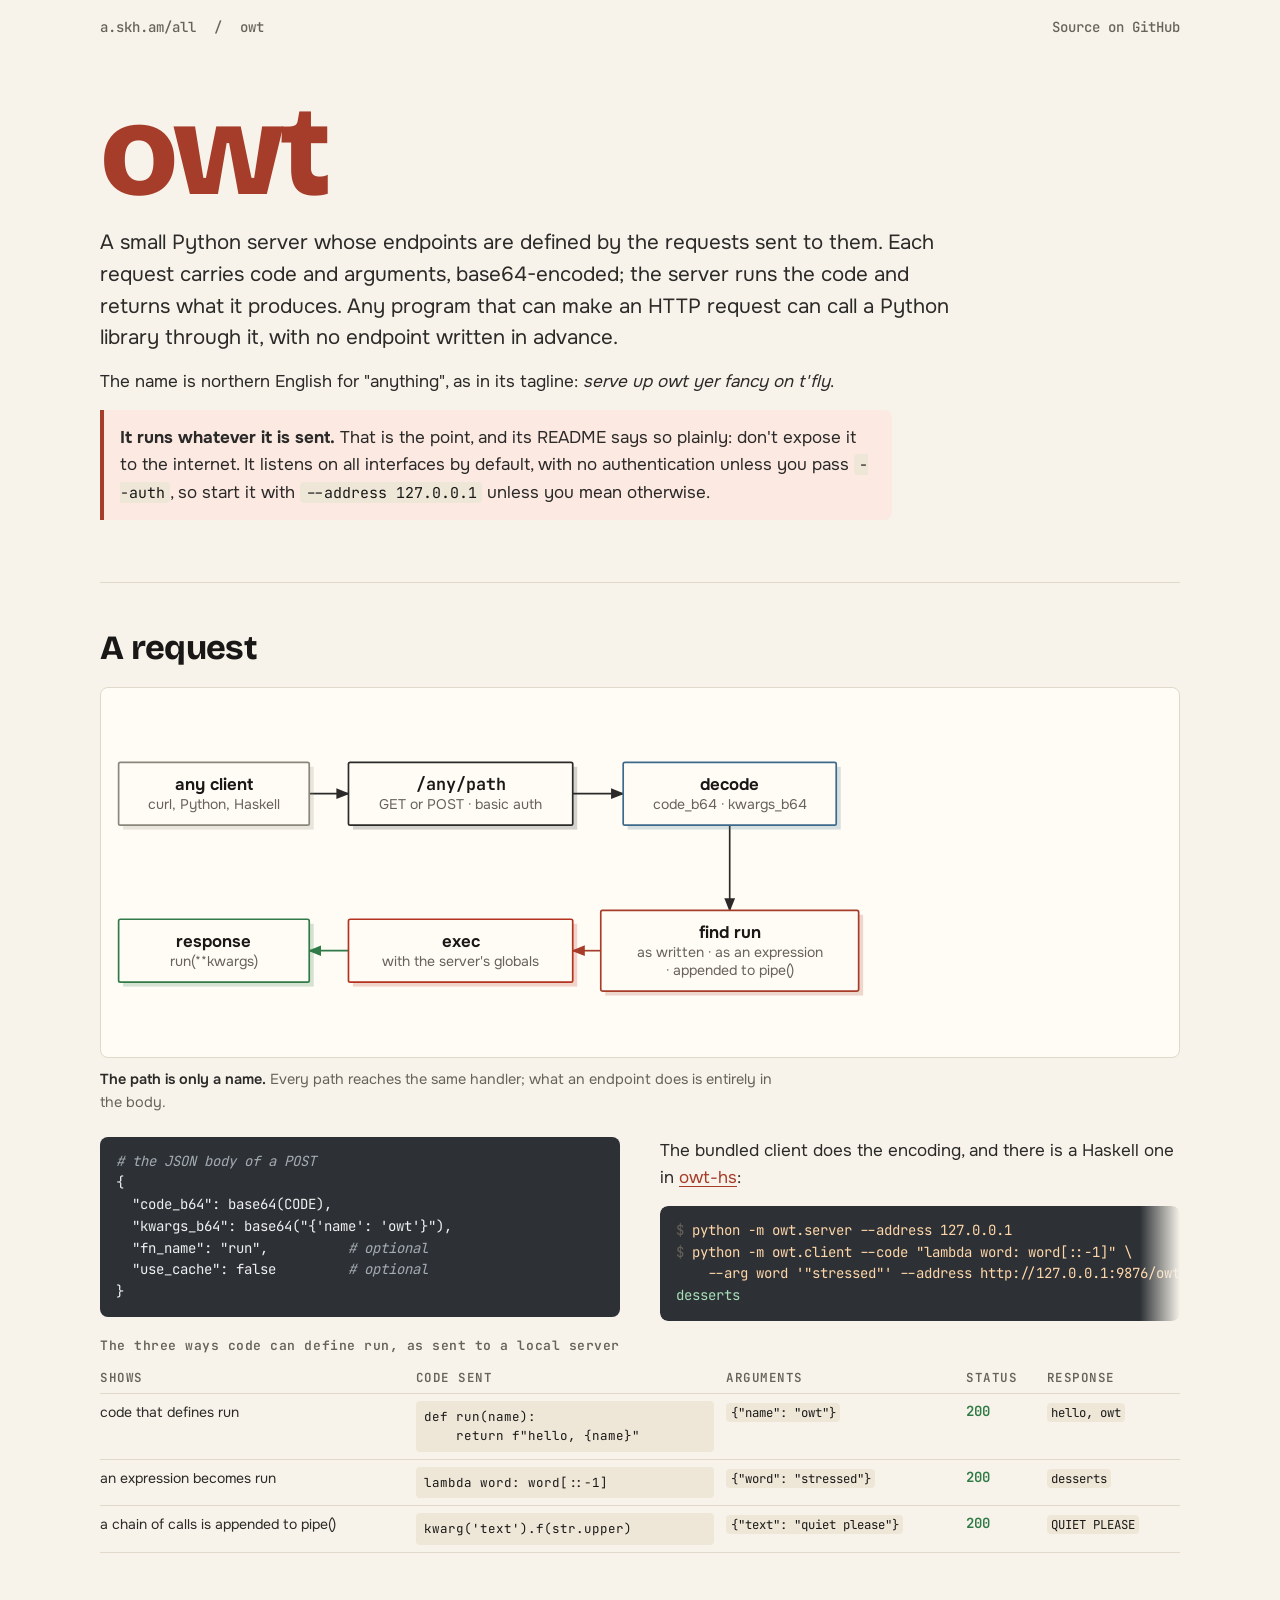
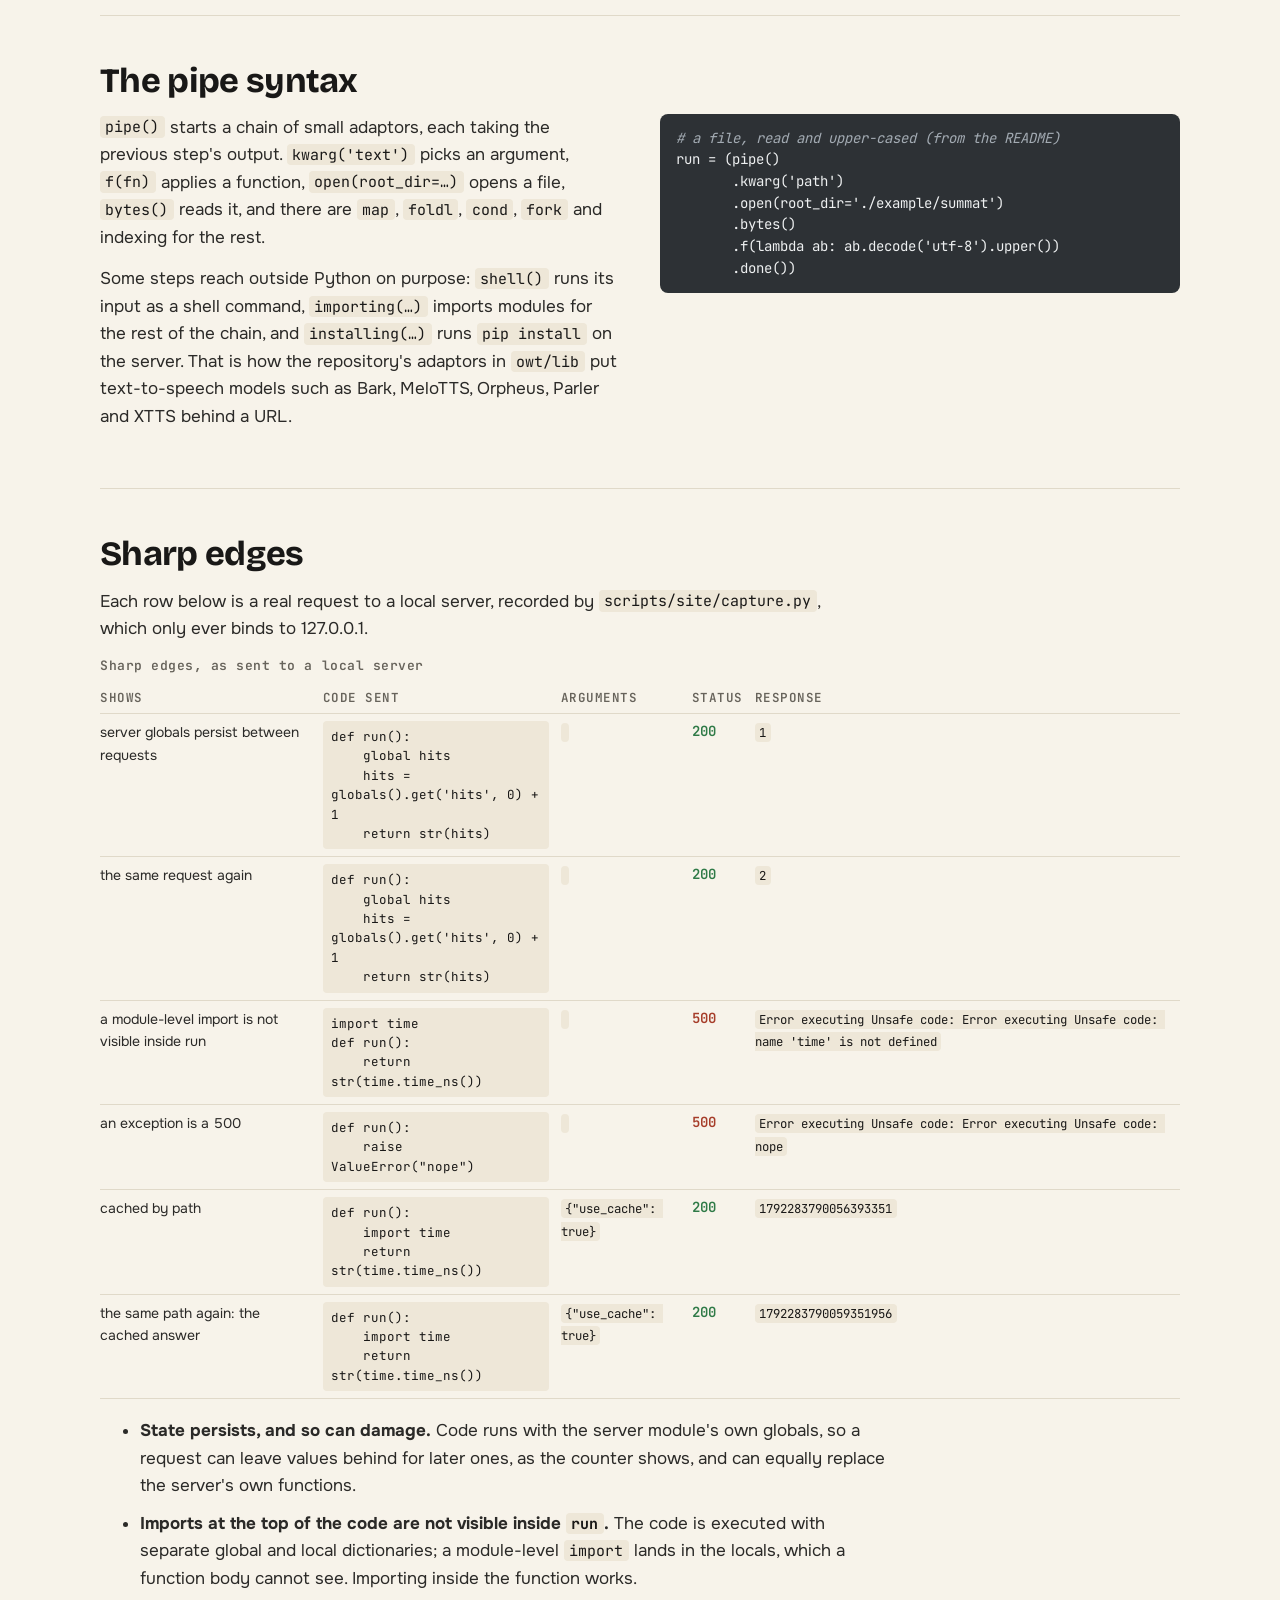
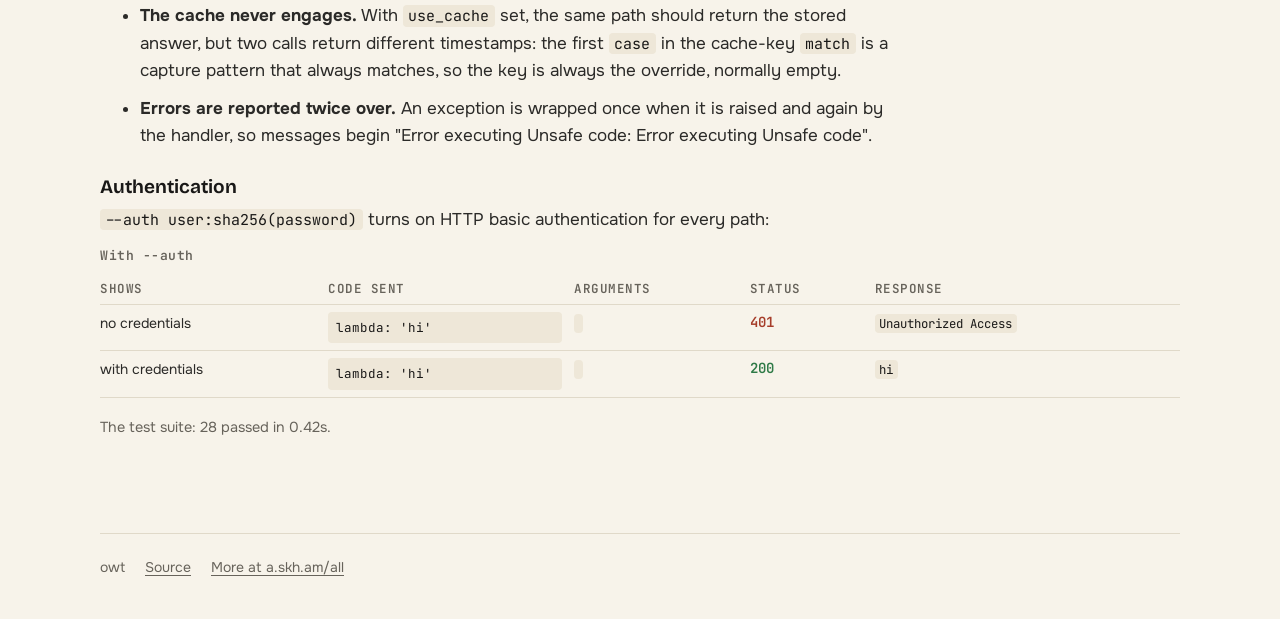
==== index.html @ ed3f0b36 "Publish owt site from 0353cbd" ====
<!doctype html>
<html lang="en">
<head>
<meta charset="utf-8">
<meta name="viewport" content="width=device-width,initial-scale=1">
<title>owt · a server whose endpoints arrive with the request</title>
<meta name="description" content="owt is a small Flask server that runs the Python code each request carries and returns the result, so any language that can make an HTTP request can call a Python library without a new endpoint being written. How it works, its pipe syntax, and its sharp edges, shown with requests to a local server.">
<meta name="theme-color" content="#f7f3ea">
<meta name="color-scheme" content="light">
<link rel="icon" href="assets/icon.svg" type="image/svg+xml">
<link rel="stylesheet" href="assets/fonts/fonts.css">
<link rel="stylesheet" href="assets/base.css">
<link rel="stylesheet" href="assets/style.css">
</head>
<body>
<a class="skip" href="#main">Skip to content</a>
<div class="wrap">
<nav class="topbar" aria-label="Site">
  <a href="https://a.skh.am/all/">a.skh.am/all</a><span aria-hidden="true">/</span><span>owt</span>
  <a class="src" href="https://github.com/harryaskham/owt">Source on GitHub</a>
</nav>

<main id="main">
<header class="intro">
  <h1>owt</h1>
  <p class="lede">A small Python server whose endpoints are defined by the requests sent to them. Each request carries code and arguments, base64-encoded; the server runs the code and returns what it produces. Any program that can make an HTTP request can call a Python library through it, with no endpoint written in advance.</p>
  <p>The name is northern English for "anything", as in its tagline: <i>serve up owt yer fancy on t'fly</i>.</p>
  <p class="warn"><b>It runs whatever it is sent.</b> That is the point, and its README says so plainly: don't expose it to the internet. It listens on all interfaces by default, with no authentication unless you pass <code>--auth</code>, so start it with <code>--address 127.0.0.1</code> unless you mean otherwise.</p>
</header>

<section class="part" aria-labelledby="h-how">
  <h2 id="h-how">A request</h2>
  <figure>
    <div class="fig" tabindex="0">
      <!-- fig:request -->
<svg class="dg" xmlns="http://www.w3.org/2000/svg" viewBox="0 0 940 300" width="940" height="300" role="img" aria-labelledby="request-t request-d">
<title id="request-t">What happens to a request</title>
<desc id="request-d">How owt handles a request. Any path is accepted, by GET with query parameters or by POST with a JSON body, behind optional basic authentication. The body carries code and keyword arguments, both base64-encoded. The server tries the code three ways until one defines run: as written; as an expression assigned to run; and as a chain of calls appended to pipe(). It executes the code with the server module&#x27;s own globals, calls run with the decoded arguments, and turns the result into the HTTP response.</desc>
<defs><marker id="request-tip-accent" class="k-accent" viewBox="0 0 10 10" refX="9" refY="5" markerWidth="8" markerHeight="8" orient="auto-start-reverse"><path class="tip" d="M0 1L10 5L0 9z"/></marker><marker id="request-tip-ink" class="k-ink" viewBox="0 0 10 10" refX="9" refY="5" markerWidth="8" markerHeight="8" orient="auto-start-reverse"><path class="tip" d="M0 1L10 5L0 9z"/></marker><marker id="request-tip-ok" class="k-ok" viewBox="0 0 10 10" refX="9" refY="5" markerWidth="8" markerHeight="8" orient="auto-start-reverse"><path class="tip" d="M0 1L10 5L0 9z"/></marker></defs>
<g class="k-ink"><path class="edge" d="M175.0 80.0 L210.0 80.0" stroke-width="1.5" marker-end="url(#request-tip-ink)"/></g>
<g class="k-ink"><path class="edge" d="M410.0 80.0 L455.0 80.0" stroke-width="1.5" marker-end="url(#request-tip-ink)"/></g>
<g class="k-ink"><path class="edge" d="M550.0 108.0 L550.0 184.0" stroke-width="1.5" marker-end="url(#request-tip-ink)"/></g>
<g class="k-accent"><path class="edge" d="M435.0 220.0 L410.0 220.0" stroke-width="1.5" marker-end="url(#request-tip-accent)"/></g>
<g class="k-ok"><path class="edge" d="M210.0 220.0 L175.0 220.0" stroke-width="1.5" marker-end="url(#request-tip-ok)"/></g>
<g class="k-muted"><rect class="shadow" x="9.0" y="56.0" width="170.0" height="56.0"/><rect class="node" x="5.0" y="52.0" width="170.0" height="56.0" rx="1.5"/><text x="90.0" y="77.0" font-size="15" text-anchor="middle" class="lbl">any client</text><text x="90.0" y="94.0" font-size="12.5" text-anchor="middle" class="sub">curl, Python, Haskell</text></g>
<g class="k-ink"><rect class="shadow" x="214.0" y="56.0" width="200.0" height="56.0"/><rect class="node" x="210.0" y="52.0" width="200.0" height="56.0" rx="1.5"/><text x="310.0" y="77.0" font-size="15" text-anchor="middle" class="lbl m">/any/path</text><text x="310.0" y="94.0" font-size="12.5" text-anchor="middle" class="sub">GET or POST · basic auth</text></g>
<g class="k-b"><rect class="shadow" x="459.0" y="56.0" width="190.0" height="56.0"/><rect class="node" x="455.0" y="52.0" width="190.0" height="56.0" rx="1.5"/><text x="550.0" y="77.0" font-size="15" text-anchor="middle" class="lbl">decode</text><text x="550.0" y="94.0" font-size="12.5" text-anchor="middle" class="sub">code_b64 · kwargs_b64</text></g>
<g class="k-accent"><rect class="shadow" x="439.0" y="188.0" width="230.0" height="72.0"/><rect class="node" x="435.0" y="184.0" width="230.0" height="72.0" rx="1.5"/><text x="550.0" y="209.0" font-size="15" text-anchor="middle" class="lbl">find run</text><text x="550.0" y="226.0" font-size="12.5" text-anchor="middle" class="sub">as written · as an expression</text><text x="550.0" y="242.0" font-size="12.5" text-anchor="middle" class="sub">· appended to pipe()</text></g>
<g class="k-err"><rect class="shadow" x="214.0" y="196.0" width="200.0" height="56.0"/><rect class="node" x="210.0" y="192.0" width="200.0" height="56.0" rx="1.5"/><text x="310.0" y="217.0" font-size="15" text-anchor="middle" class="lbl">exec</text><text x="310.0" y="234.0" font-size="12.5" text-anchor="middle" class="sub">with the server&#x27;s globals</text></g>
<g class="k-ok"><rect class="shadow" x="9.0" y="196.0" width="170.0" height="56.0"/><rect class="node" x="5.0" y="192.0" width="170.0" height="56.0" rx="1.5"/><text x="90.0" y="217.0" font-size="15" text-anchor="middle" class="lbl">response</text><text x="90.0" y="234.0" font-size="12.5" text-anchor="middle" class="sub">run(**kwargs)</text></g>
</svg>
<!-- /fig -->
    </div>
    <figcaption><b>The path is only a name.</b> Every path reaches the same handler; what an endpoint does is entirely in the body.</figcaption>
  </figure>
  <div class="cols">
    <div>
<pre tabindex="0"><code><span class="c"># the JSON body of a POST</span>
{
  "code_b64": base64(CODE),
  "kwargs_b64": base64("{'name': 'owt'}"),
  "fn_name": "run",          <span class="c"># optional</span>
  "use_cache": false         <span class="c"># optional</span>
}</code></pre>
    </div>
    <div>
      <p>The bundled client does the encoding, and there is a Haskell one in <a href="https://github.com/harryaskham/owt-hs">owt-hs</a>:</p>
<pre tabindex="0"><code><span class="p">python -m owt.server --address 127.0.0.1</span>
<span class="p">python -m owt.client --code "lambda word: word[::-1]" \
    --arg word '"stressed"' --address http://127.0.0.1:9876/owt</span>
<span class="o">desserts</span></code></pre>
    </div>
  </div>
  <div class="table-wrap" tabindex="0">
    <!-- gen:modes -->
<table class="req"><caption>The three ways code can define run, as sent to a local server</caption><thead><tr><th scope="col">Shows</th><th scope="col">Code sent</th><th scope="col">Arguments</th><th scope="col">Status</th><th scope="col">Response</th></tr></thead><tbody><tr class="ok"><td>code that defines run</td><td><pre class="cell"><code>def run(name):
    return f&quot;hello, {name}&quot;</code></pre></td><td><code>{&quot;name&quot;: &quot;owt&quot;}</code></td><td class="st">200</td><td><code>hello, owt</code></td></tr><tr class="ok"><td>an expression becomes run</td><td><pre class="cell"><code>lambda word: word[::-1]</code></pre></td><td><code>{&quot;word&quot;: &quot;stressed&quot;}</code></td><td class="st">200</td><td><code>desserts</code></td></tr><tr class="ok"><td>a chain of calls is appended to pipe()</td><td><pre class="cell"><code>kwarg(&#x27;text&#x27;).f(str.upper)</code></pre></td><td><code>{&quot;text&quot;: &quot;quiet please&quot;}</code></td><td class="st">200</td><td><code>QUIET PLEASE</code></td></tr></tbody></table>
<!-- /gen -->
  </div>
</section>

<section class="part" aria-labelledby="h-pipe">
  <h2 id="h-pipe">The pipe syntax</h2>
  <div class="cols">
    <div>
      <p><code>pipe()</code> starts a chain of small adaptors, each taking the previous step's output. <code>kwarg('text')</code> picks an argument, <code>f(fn)</code> applies a function, <code>open(root_dir=…)</code> opens a file, <code>bytes()</code> reads it, and there are <code>map</code>, <code>foldl</code>, <code>cond</code>, <code>fork</code> and indexing for the rest.</p>
      <p>Some steps reach outside Python on purpose: <code>shell()</code> runs its input as a shell command, <code>importing(…)</code> imports modules for the rest of the chain, and <code>installing(…)</code> runs <code>pip install</code> on the server. That is how the repository's adaptors in <code>owt/lib</code> put text-to-speech models such as Bark, MeloTTS, Orpheus, Parler and XTTS behind a URL.</p>
    </div>
<pre tabindex="0"><code><span class="c"># a file, read and upper-cased (from the README)</span>
run = (pipe()
       .kwarg('path')
       .open(root_dir='./example/summat')
       .bytes()
       .f(lambda ab: ab.decode('utf-8').upper())
       .done())</code></pre>
  </div>
</section>

<section class="part" aria-labelledby="h-edges">
  <h2 id="h-edges">Sharp edges</h2>
  <p>Each row below is a real request to a local server, recorded by <code>scripts/site/capture.py</code>, which only ever binds to 127.0.0.1.</p>
  <div class="table-wrap" tabindex="0">
    <!-- gen:edges -->
<table class="req"><caption>Sharp edges, as sent to a local server</caption><thead><tr><th scope="col">Shows</th><th scope="col">Code sent</th><th scope="col">Arguments</th><th scope="col">Status</th><th scope="col">Response</th></tr></thead><tbody><tr class="ok"><td>server globals persist between requests</td><td><pre class="cell"><code>def run():
    global hits
    hits = globals().get(&#x27;hits&#x27;, 0) + 1
    return str(hits)</code></pre></td><td><code></code></td><td class="st">200</td><td><code>1</code></td></tr><tr class="ok"><td>the same request again</td><td><pre class="cell"><code>def run():
    global hits
    hits = globals().get(&#x27;hits&#x27;, 0) + 1
    return str(hits)</code></pre></td><td><code></code></td><td class="st">200</td><td><code>2</code></td></tr><tr class="bad"><td>a module-level import is not visible inside run</td><td><pre class="cell"><code>import time
def run():
    return str(time.time_ns())</code></pre></td><td><code></code></td><td class="st">500</td><td><code>Error executing Unsafe code: Error executing Unsafe code: name &#x27;time&#x27; is not defined</code></td></tr><tr class="bad"><td>an exception is a 500</td><td><pre class="cell"><code>def run():
    raise ValueError(&quot;nope&quot;)</code></pre></td><td><code></code></td><td class="st">500</td><td><code>Error executing Unsafe code: Error executing Unsafe code: nope</code></td></tr><tr class="ok"><td>cached by path</td><td><pre class="cell"><code>def run():
    import time
    return str(time.time_ns())</code></pre></td><td><code>{&quot;use_cache&quot;: true}</code></td><td class="st">200</td><td><code>1792283790056393351</code></td></tr><tr class="ok"><td>the same path again: the cached answer</td><td><pre class="cell"><code>def run():
    import time
    return str(time.time_ns())</code></pre></td><td><code>{&quot;use_cache&quot;: true}</code></td><td class="st">200</td><td><code>1792283790059351956</code></td></tr></tbody></table>
<!-- /gen -->
  </div>
  <ul class="findings">
    <li><b>State persists, and so can damage.</b> Code runs with the server module's own globals, so a request can leave values behind for later ones, as the counter shows, and can equally replace the server's own functions.</li>
    <li><b>Imports at the top of the code are not visible inside <code>run</code>.</b> The code is executed with separate global and local dictionaries; a module-level <code>import</code> lands in the locals, which a function body cannot see. Importing inside the function works.</li>
    <li><b>The cache never engages.</b> With <code>use_cache</code> set, the same path should return the stored answer, but two calls return different timestamps: the first <code>case</code> in the cache-key <code>match</code> is a capture pattern that always matches, so the key is always the override, normally empty.</li>
    <li><b>Errors are reported twice over.</b> An exception is wrapped once when it is raised and again by the handler, so messages begin "Error executing Unsafe code: Error executing Unsafe code".</li>
  </ul>
  <h3>Authentication</h3>
  <p><code>--auth user:sha256(password)</code> turns on HTTP basic authentication for every path:</p>
  <div class="table-wrap" tabindex="0">
    <!-- gen:auth -->
<table class="req"><caption>With --auth</caption><thead><tr><th scope="col">Shows</th><th scope="col">Code sent</th><th scope="col">Arguments</th><th scope="col">Status</th><th scope="col">Response</th></tr></thead><tbody><tr class="bad"><td>no credentials</td><td><pre class="cell"><code>lambda: &#x27;hi&#x27;</code></pre></td><td><code></code></td><td class="st">401</td><td><code>Unauthorized Access</code></td></tr><tr class="ok"><td>with credentials</td><td><pre class="cell"><code>lambda: &#x27;hi&#x27;</code></pre></td><td><code></code></td><td class="st">200</td><td><code>hi</code></td></tr></tbody></table>
<!-- /gen -->
  </div>
  <!-- gen:tests -->
<p class="note">The test suite: 28 passed in 0.42s.</p>
<!-- /gen -->
</section>
</main>

<footer class="foot">
  <span>owt</span>
  <a href="https://github.com/harryaskham/owt">Source</a>
  <a href="https://a.skh.am/all/">More at a.skh.am/all</a>
</footer>
</div>
<script src="assets/site.js" defer></script>
</body>
</html>
---- assets/fonts/fonts.css ----
@font-face{font-family:"Bricolage Grotesque";src:url("bricolage-grotesque-latin-wght-normal.woff2") format("woff2");font-weight:200 800;font-style:normal;font-display:swap}
@font-face{font-family:"Onest";src:url("onest-latin-wght-normal.woff2") format("woff2");font-weight:100 900;font-style:normal;font-display:swap}
@font-face{font-family:"JetBrains Mono";src:url("jetbrains-mono-latin-wght-normal.woff2") format("woff2");font-weight:100 800;font-style:normal;font-display:swap}
---- assets/base.css ----
/* Shared structure for small project sites. A page's own stylesheet sets the palette, fonts and
   motif through these custom properties; nothing here chooses an identity. Drawings (svg.dg) carry
   no colours: every stroke and fill is a class resolved below from --k-* roles. */

:root {
  --page-bg: #f7f5ef; --page-text: #22242a; --page-muted: #5d6170; --page-line: #dcd8cc;
  --page-accent: #3d5a99; --strong: #121318; --surface: #fffdf8; --raise: #efece3;
  --code-bg: #efece3; --code-text: #23262f;
  --page-ui: system-ui, sans-serif; --display: var(--page-ui); --mono: ui-monospace, monospace;
  --k-ink: var(--page-text); --k-accent: var(--page-accent); --k-a: #a35d1d; --k-b: #2f6f8f; --k-c: #6a4fa0;
  --k-d: #a8457a; --k-ok: #2f7d4a; --k-warn: #9a6b0c; --k-err: #b4321f; --k-muted: #8d8f99; --k-file: #6b6e78;
  --measure: 68ch; --wide: 1080px;
}

*, *::before, *::after { box-sizing: border-box; }
html { -webkit-text-size-adjust: 100%; scroll-padding-top: 16px; }
body { margin: 0; background: var(--page-bg); color: var(--page-text); font: 400 17px/1.62 var(--page-ui);
  text-rendering: optimizeLegibility; -webkit-font-smoothing: antialiased; }
img, svg { max-width: 100%; height: auto; }
a { color: var(--page-accent); text-underline-offset: 0.18em; text-decoration-thickness: 1px; }
a:hover { text-decoration-thickness: 2px; }
:focus-visible { outline: 2px solid var(--page-accent); outline-offset: 2px; border-radius: 2px; }
::selection { background: color-mix(in srgb, var(--page-accent) 24%, transparent); }

.skip { position: absolute; left: 12px; top: -60px; z-index: 10; padding: 8px 14px; background: var(--strong);
  color: var(--page-bg); border-radius: 6px; text-decoration: none; }
.skip:focus { top: 12px; }

.wrap { width: min(var(--wide), 100% - 40px); margin-inline: auto; }
.topbar { display: flex; align-items: baseline; gap: 18px; flex-wrap: wrap; padding: 18px 0 0; font: 500 14px/1.4 var(--mono);
  color: var(--page-muted); }
.topbar a { color: inherit; text-decoration: none; }
.topbar a:hover { color: var(--page-accent); }
.topbar .src { margin-left: auto; }

h1, h2, h3 { font-family: var(--display); color: var(--strong); line-height: 1.15; margin: 0; text-wrap: balance; }
h1 { font-size: clamp(34px, 5vw, 56px); font-weight: 700; letter-spacing: -0.02em; }
h2 { font-size: clamp(26px, 3vw, 34px); font-weight: 650; letter-spacing: -0.01em; margin-bottom: 14px; }
h3 { font-size: 19px; font-weight: 650; margin: 26px 0 8px; }
p, ul, ol { margin: 0 0 14px; }
p, li { max-width: var(--measure); }
.lede { font-size: clamp(18px, 1.6vw, 21px); line-height: 1.55; color: var(--page-text); max-width: 62ch; }
.muted { color: var(--page-muted); }
.note { font-size: 14.5px; color: var(--page-muted); }

header.intro { padding: clamp(32px, 6vh, 64px) 0 12px; }
header.intro h1 + p { margin-top: 14px; }
section.part { padding: clamp(28px, 5vh, 52px) 0 8px; border-top: 1px solid var(--page-line); margin-top: clamp(24px, 4vh, 40px); }
.cols { display: grid; grid-template-columns: repeat(auto-fit, minmax(min(100%, 320px), 1fr)); gap: 12px 40px; align-items: start; }
.cols > * { min-width: 0; }

code, kbd, samp { font-family: var(--mono); font-size: 0.88em; }
:not(pre) > code { background: var(--code-bg); color: var(--code-text); padding: 0.08em 0.36em; border-radius: 4px; }
pre { margin: 0 0 16px; padding: 14px 16px; overflow-x: auto; background: var(--code-bg); color: var(--code-text);
  border-radius: 8px; font: 14px/1.55 var(--mono); tab-size: 2; }
pre code { font-size: inherit; }
pre .c { color: var(--page-muted); font-style: italic; }
pre .p::before { content: "$ "; color: var(--page-muted); user-select: none; }
pre .o { color: var(--page-muted); }
pre .e { color: var(--k-err); }
pre .k { color: var(--page-accent); font-weight: 600; }

.table-wrap { overflow-x: auto; margin: 0 0 18px; }
table { border-collapse: collapse; width: 100%; font-size: 15px; }
caption { text-align: left; font: 600 13px/1.4 var(--mono); letter-spacing: 0.04em; color: var(--page-muted); padding: 0 0 8px; }
th, td { text-align: left; vertical-align: top; padding: 7px 12px 7px 0; border-bottom: 1px solid var(--page-line); }
thead th { font: 600 12.5px/1.3 var(--mono); letter-spacing: 0.04em; color: var(--page-muted); text-transform: uppercase; }
td code, th code { white-space: nowrap; }

figure { margin: 20px 0 22px; }
.fig { overflow-x: auto; }
.fig svg.dg { display: block; min-width: 640px; width: 100%; height: auto; }
figcaption { margin-top: 10px; font-size: 14.5px; color: var(--page-muted); max-width: var(--measure); }
figcaption b { color: var(--page-text); font-weight: 600; }

footer.foot { margin-top: clamp(40px, 8vh, 80px); padding: 22px 0 40px; border-top: 1px solid var(--page-line);
  font-size: 14px; color: var(--page-muted); display: flex; gap: 20px; flex-wrap: wrap; }
footer.foot a { color: inherit; }

/* sideways scrolling: site.js sets data-more on regions wider than their box */
[data-more="right"] { -webkit-mask-image: linear-gradient(90deg, #000 calc(100% - 40px), transparent); mask-image: linear-gradient(90deg, #000 calc(100% - 40px), transparent); }
[data-more="left"] { -webkit-mask-image: linear-gradient(90deg, transparent, #000 40px); mask-image: linear-gradient(90deg, transparent, #000 40px); }
[data-more="both"] { -webkit-mask-image: linear-gradient(90deg, transparent, #000 40px, #000 calc(100% - 40px), transparent); mask-image: linear-gradient(90deg, transparent, #000 40px, #000 calc(100% - 40px), transparent); }

/* drawings */
.dg { --k: var(--k-ink); overflow: visible; }
.dg text { font-family: var(--page-ui); fill: var(--page-text); }
.dg .m { font-family: var(--mono); }
.dg .k-ink { --k: var(--k-ink); } .dg .k-accent { --k: var(--k-accent); }
.dg .k-a { --k: var(--k-a); } .dg .k-b { --k: var(--k-b); } .dg .k-c { --k: var(--k-c); } .dg .k-d { --k: var(--k-d); }
.dg .k-ok { --k: var(--k-ok); } .dg .k-warn { --k: var(--k-warn); } .dg .k-err { --k: var(--k-err); }
.dg .k-muted { --k: var(--k-muted); } .dg .k-file { --k: var(--k-file); }
.dg .node { fill: var(--surface); stroke: var(--k); stroke-width: 1.5; }
.dg .node.solid { fill: var(--k); }
.dg .node.ghost { fill: none; stroke-dasharray: 4 3; }
.dg .shadow { fill: color-mix(in srgb, var(--k) 20%, transparent); stroke: none; }
.dg .lbl { fill: var(--strong); font-weight: 650; }
.dg .sub { fill: var(--page-muted); }
.dg .cap { fill: var(--k); font-family: var(--mono); letter-spacing: 0.08em; }
.dg .edge { fill: none; stroke: var(--k); }
.dg .edge.dash { stroke-dasharray: 6 4; }
.dg .edge.dot { stroke-dasharray: 1.5 4; stroke-linecap: round; }
.dg .tip { fill: var(--k); stroke: none; }
.dg .tip.open { fill: none; stroke: var(--k); stroke-width: 1.5; }
.dg .lab-bg { fill: var(--page-bg); }
.dg .elabel { fill: color-mix(in srgb, var(--k) 70%, var(--page-text)); }
.dg .halo { paint-order: stroke; stroke: var(--page-bg); stroke-width: 4px; stroke-linejoin: round; }
.dg .grp { fill: none; stroke: var(--k); stroke-width: 1; }
.dg .grp.dash { stroke-dasharray: 5 4; }
.dg .frame-tag { fill: var(--page-bg); stroke: var(--k); }
.dg .frame-tag-t { fill: var(--k); font-family: var(--mono); letter-spacing: 0.1em; }
.dg .note { fill: var(--surface); stroke: var(--page-line); }
.dg .note-t { fill: var(--page-muted); }
.dg .life { stroke: var(--page-line); stroke-dasharray: 2 4; }
.dg .frame { fill: none; stroke: var(--k); }
.dg .badge { fill: var(--k); }
.dg .badge-t { fill: var(--page-bg); font-family: var(--mono); font-weight: 600; }
.dg .band { fill: var(--k); }
.dg .cut { fill: none; stroke: var(--k); stroke-width: 1.5; }
.dg .axis { fill: var(--page-muted); }

@media (max-width: 640px) {
  body { font-size: 16px; }
  .topbar .src { margin-left: 0; }
  pre { font-size: 13px; padding: 12px; }
}
@media print {
  body { background: #fff; color: #000; }
  .skip, .topbar { display: none; }
  pre { white-space: pre-wrap; }
  section.part { break-inside: avoid-page; }
}
---- assets/style.css ----
/* owt — a tea room in the Dales. Cream, brick red and slate; Bricolage Grotesque for headings,
   Onest for prose, JetBrains Mono for code. Requests are logged like a ledger: green for 200,
   brick for everything else. */

:root {
  --page-bg: #f7f3ea; --page-text: #2b2a28; --page-muted: #67635b; --page-line: #e0d9c9;
  --page-accent: #a63d2a; --strong: #191817; --surface: #fffcf5; --raise: #eee7d8;
  --code-bg: #2d3135; --code-text: #eef0f1;
  --page-ui: "Onest", system-ui, sans-serif;
  --display: "Bricolage Grotesque", "Onest", sans-serif;
  --mono: "JetBrains Mono", ui-monospace, monospace;
  --k-ink: #2b2a28; --k-accent: #a63d2a; --k-b: #3d6a8a; --k-ok: #2f7a47; --k-err: #b4321f; --k-muted: #8b867b;
}

header.intro h1 { font-size: clamp(64px, 10vw, 128px); font-weight: 800; letter-spacing: -0.05em; color: var(--page-accent); line-height: 0.95; }
h2 { font-weight: 750; letter-spacing: -0.02em; }
:not(pre) > code { background: var(--raise); color: var(--strong); }
pre { background: var(--code-bg); color: var(--code-text); }
pre .p { color: #ffd6a8; }
pre .o { color: #a8e0b8; }
pre .c { color: #a3abb3; }
.warn { padding: 14px 16px; background: #fbe9e2; border-left: 4px solid var(--page-accent); border-radius: 0 8px 8px 0; max-width: 72ch; }
.fig { padding: 16px 12px; background: var(--surface); border: 1px solid var(--page-line); border-radius: 8px; }
.dg .lab-bg { fill: var(--surface); }
.dg .halo { stroke: var(--surface); }
table.req { min-width: 860px; font-size: 14px; }
table.req td { vertical-align: top; }
table.req pre.cell { margin: 0; padding: 6px 8px; font-size: 12.5px; background: var(--raise); color: var(--strong); border-radius: 4px; }
table.req td code { white-space: pre-wrap; overflow-wrap: anywhere; }
table.req td.st { font: 600 14px/1.5 var(--mono); }
table.req tr.ok td.st { color: #2f7a47; }
table.req tr.bad td.st { color: var(--page-accent); }
ul.findings li { margin-bottom: 10px; }
p.note { color: var(--page-muted); font-size: 14.5px; }
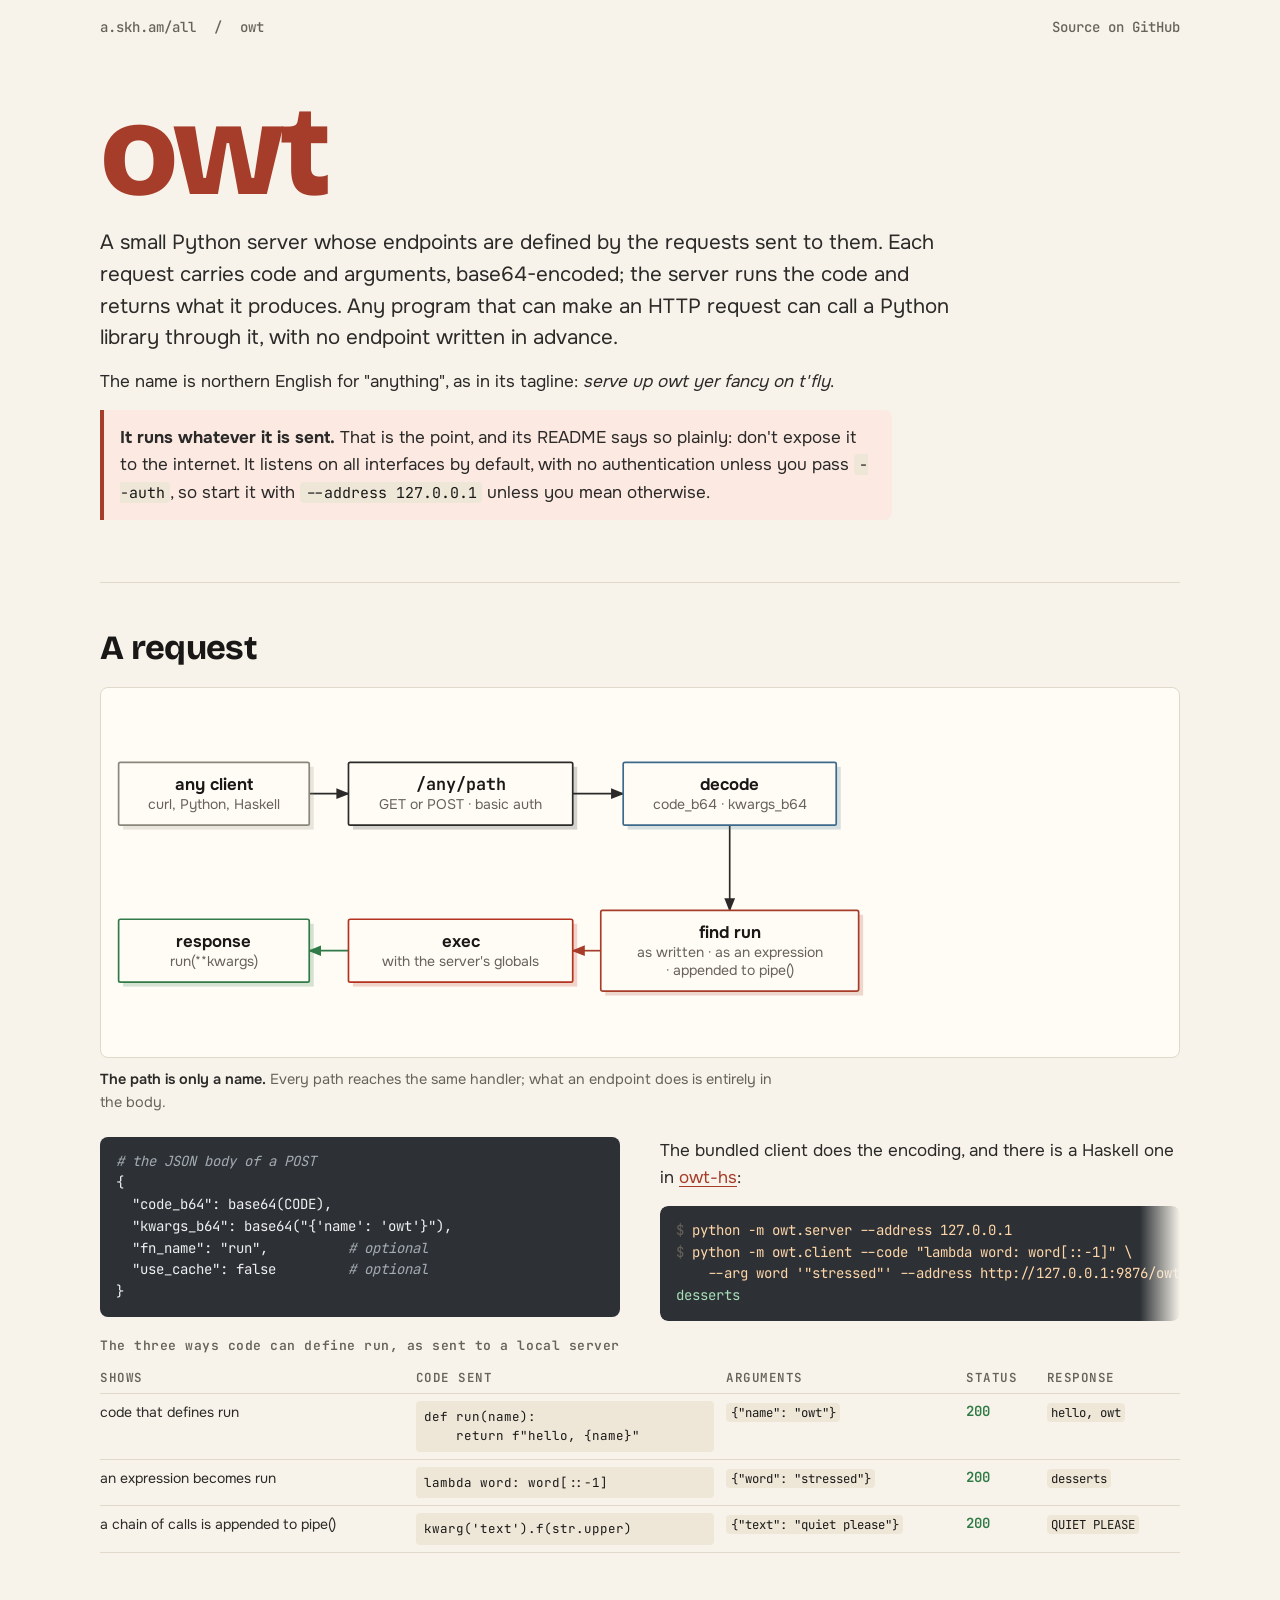
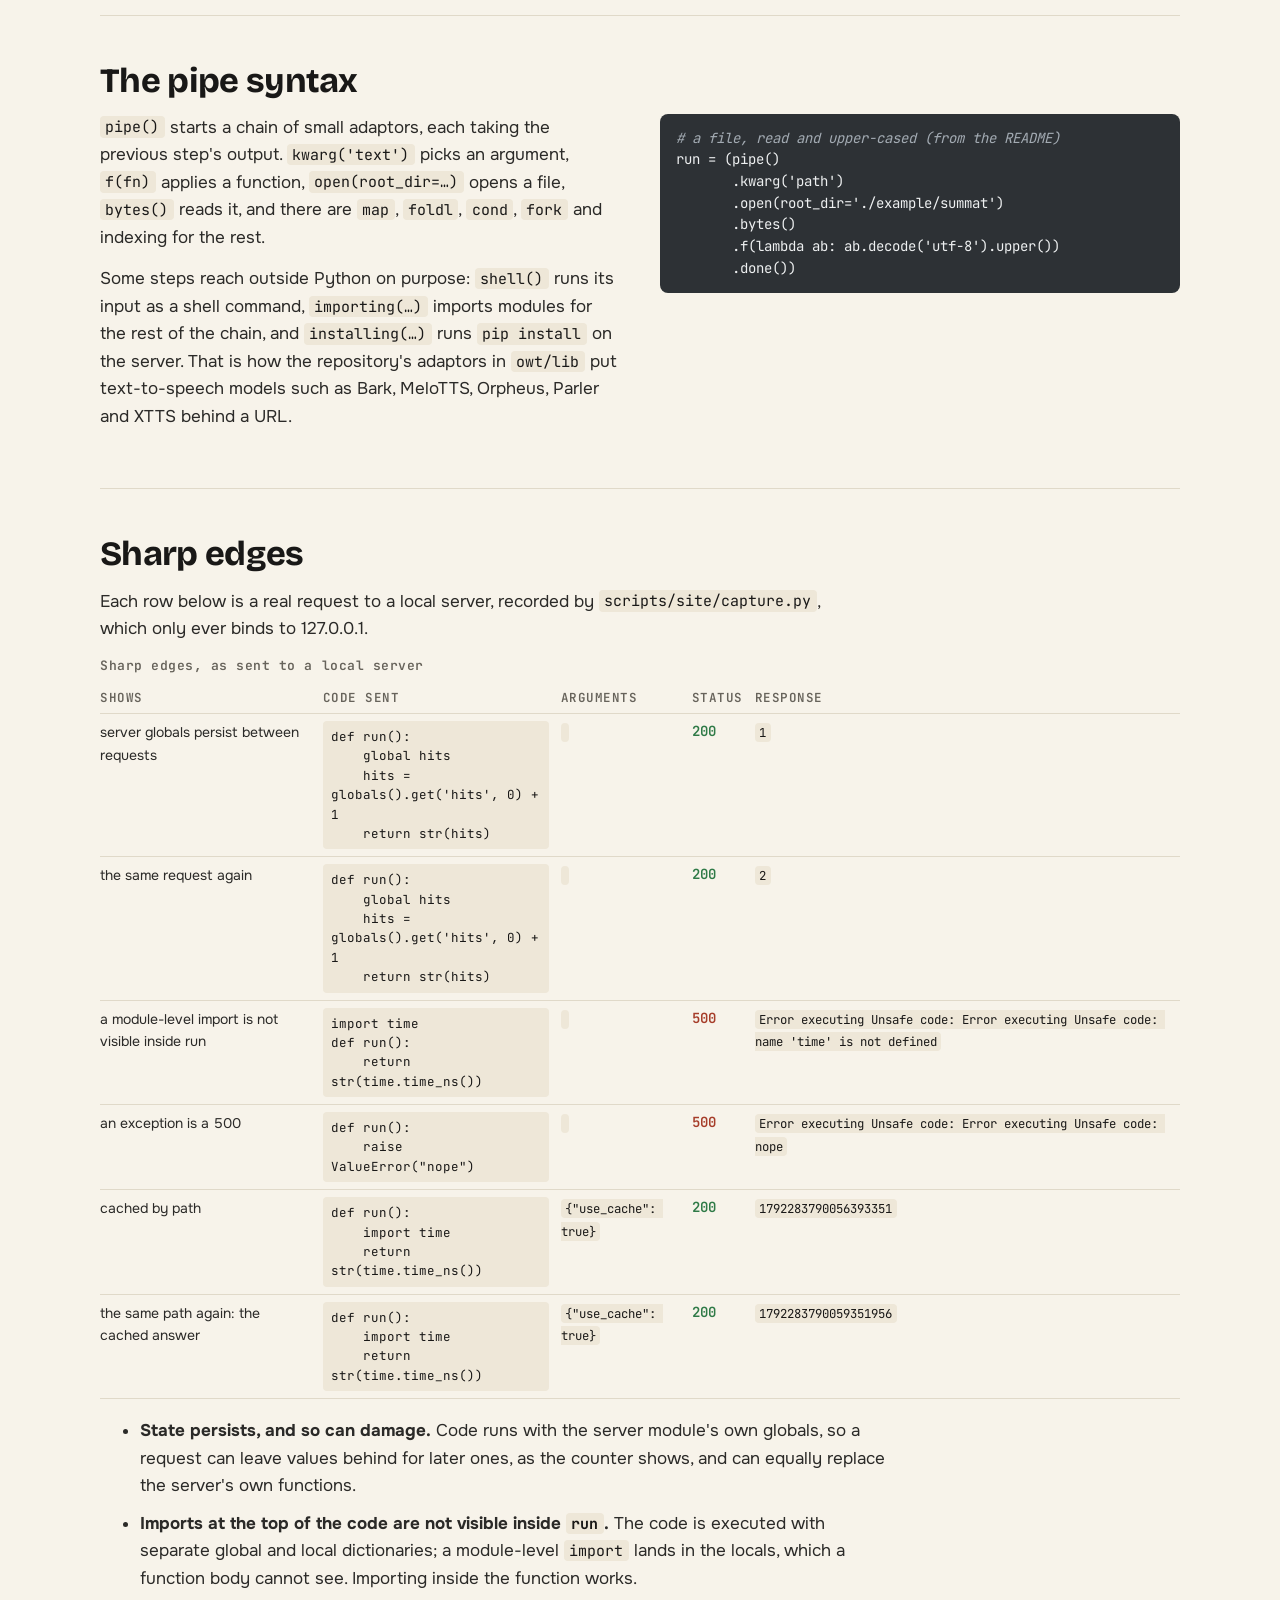
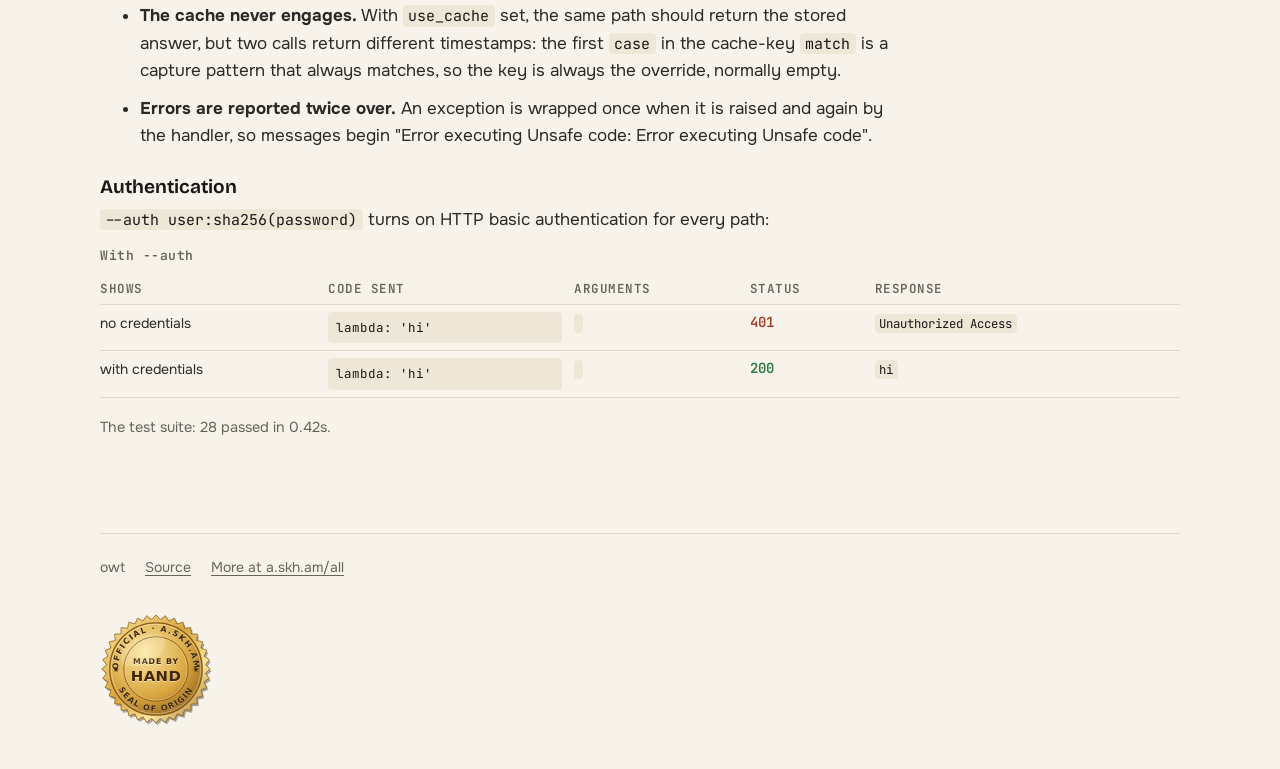
==== commit 16bcd41b: "Publish owt site from 053cf1f" ====
--- a/index.html
+++ b/index.html
@@ -2,6 +2,7 @@
 <html lang="en">
 <head>
 <meta charset="utf-8">
+<meta name="a.skh.am:made" content="hand">
 <meta name="viewport" content="width=device-width,initial-scale=1">
 <title>owt · a server whose endpoints arrive with the request</title>
 <meta name="description" content="owt is a small Flask server that runs the Python code each request carries and returns the result, so any language that can make an HTTP request can call a Python library without a new endpoint being written. How it works, its pipe syntax, and its sharp edges, shown with requests to a local server.">
@@ -140,6 +141,7 @@
   <span>owt</span>
   <a href="https://github.com/harryaskham/owt">Source</a>
   <a href="https://a.skh.am/all/">More at a.skh.am/all</a>
+  <div class="skh-made-wrap" style="display:flex;justify-content:flex-start;width:100%;margin:14px 0 4px"><a class="skh-made" data-made="hand" href="https://a.skh.am/made/" title="Made by hand: written by hand, mostly before 2026; since then agents have only cleaned up or fixed bugs" style="display:inline-block;margin:0;padding:0;border:0;background:none;line-height:0;text-decoration:none;vertical-align:middle"><svg role="img" aria-label="Made by hand" viewBox="0 0 120 120" width="112" height="112" style="display:block;width:112px;height:112px;max-width:none;margin:0;overflow:visible"><defs><linearGradient id="skh-seal-hand-foil" x1="0" y1="0" x2="1" y2="1"><stop offset="0" stop-color="#fbe7a1"/><stop offset=".45" stop-color="#d9a640"/><stop offset=".7" stop-color="#fbe7a1"/><stop offset="1" stop-color="#8a5a12"/></linearGradient><radialGradient id="skh-seal-hand-disk" cx=".38" cy=".32" r=".8"><stop offset="0" stop-color="#fbe7a1"/><stop offset=".6" stop-color="#d9a640"/><stop offset="1" stop-color="#8a5a12"/></radialGradient><polygon id="skh-seal-hand-edge" points="60.0,2.0 64.6,7.0 70.1,2.9 73.8,8.6 79.8,5.5 82.5,11.8 89.0,9.8 90.5,16.4 97.3,15.6 97.6,22.4 104.4,22.7 103.6,29.5 110.2,31.0 108.2,37.5 114.5,40.2 111.4,46.2 117.1,49.9 113.0,55.4 118.0,60.0 113.0,64.6 117.1,70.1 111.4,73.8 114.5,79.8 108.2,82.5 110.2,89.0 103.6,90.5 104.4,97.3 97.6,97.6 97.3,104.4 90.5,103.6 89.0,110.2 82.5,108.2 79.8,114.5 73.8,111.4 70.1,117.1 64.6,113.0 60.0,118.0 55.4,113.0 49.9,117.1 46.2,111.4 40.2,114.5 37.5,108.2 31.0,110.2 29.5,103.6 22.7,104.4 22.4,97.6 15.6,97.3 16.4,90.5 9.8,89.0 11.8,82.5 5.5,79.8 8.6,73.8 2.9,70.1 7.0,64.6 2.0,60.0 7.0,55.4 2.9,49.9 8.6,46.2 5.5,40.2 11.8,37.5 9.8,31.0 16.4,29.5 15.6,22.7 22.4,22.4 22.7,15.6 29.5,16.4 31.0,9.8 37.5,11.8 40.2,5.5 46.2,8.6 49.9,2.9 55.4,7.0"/></defs><use href="#skh-seal-hand-edge" transform="translate(1.6 2.4)" style="fill:#000;fill-opacity:.32"/><use href="#skh-seal-hand-edge" style="fill:url(#skh-seal-hand-foil);stroke:#8a5a12;stroke-width:.8"/><circle cx="60" cy="60" r="49.5" style="fill:url(#skh-seal-hand-disk);stroke:#8a5a12;stroke-width:1.4"/><circle cx="60" cy="60" r="48" style="fill:none;stroke:#fff;stroke-opacity:.5;stroke-width:.8"/><circle cx="60" cy="60" r="34.5" style="fill:none;stroke:#8a5a12;stroke-width:1"/><circle cx="60" cy="60" r="33.4" style="fill:none;stroke:#fff;stroke-opacity:.45;stroke-width:.6"/><path id="skh-seal-hand-top" d="M 19.5 60 A 40.5 40.5 0 0 1 100.5 60" style="fill:none;stroke:none"/><text style="font-family:system-ui,-apple-system,'Segoe UI',Roboto,'Helvetica Neue',Arial,sans-serif;font-weight:800;font-size:8.6px;letter-spacing:1.4px;fill:#fff;fill-opacity:.55" transform="translate(0 .7)"><textPath href="#skh-seal-hand-top" startOffset="50%" text-anchor="middle">OFFICIAL · A.SKH.AM</textPath></text><text style="font-family:system-ui,-apple-system,'Segoe UI',Roboto,'Helvetica Neue',Arial,sans-serif;font-weight:800;font-size:8.6px;letter-spacing:1.4px;fill:#3f2604"><textPath href="#skh-seal-hand-top" startOffset="50%" text-anchor="middle">OFFICIAL · A.SKH.AM</textPath></text><path id="skh-seal-hand-bot" d="M 14.6 60 A 45.4 45.4 0 0 0 105.4 60" style="fill:none;stroke:none"/><text style="font-family:system-ui,-apple-system,'Segoe UI',Roboto,'Helvetica Neue',Arial,sans-serif;font-weight:800;font-size:8.6px;letter-spacing:1.4px;fill:#fff;fill-opacity:.55" transform="translate(0 .7)"><textPath href="#skh-seal-hand-bot" startOffset="50%" text-anchor="middle">SEAL OF ORIGIN</textPath></text><text style="font-family:system-ui,-apple-system,'Segoe UI',Roboto,'Helvetica Neue',Arial,sans-serif;font-weight:800;font-size:8.6px;letter-spacing:1.4px;fill:#3f2604"><textPath href="#skh-seal-hand-bot" startOffset="50%" text-anchor="middle">SEAL OF ORIGIN</textPath></text><polygon points="17.2,57.5 18.0,59.5 20.1,59.6 18.4,61.0 19.0,63.1 17.2,61.9 15.4,63.1 16.0,61.0 14.3,59.6 16.4,59.5" style="fill:#3f2604"/><polygon points="102.8,57.5 103.6,59.5 105.7,59.6 104.0,61.0 104.6,63.1 102.8,61.9 101.0,63.1 101.6,61.0 99.9,59.6 102.0,59.5" style="fill:#3f2604"/><text x="60" y="55.7" text-anchor="middle" style="font-family:system-ui,-apple-system,'Segoe UI',Roboto,'Helvetica Neue',Arial,sans-serif;font-weight:800;font-size:8.4px;letter-spacing:1px;fill:#fff;fill-opacity:.55" >MADE BY</text><text x="60" y="55" text-anchor="middle" style="font-family:system-ui,-apple-system,'Segoe UI',Roboto,'Helvetica Neue',Arial,sans-serif;font-weight:800;font-size:8.4px;letter-spacing:1px;fill:#3f2604" >MADE BY</text><text x="60" y="73.7" text-anchor="middle" style="font-family:system-ui,-apple-system,'Segoe UI',Roboto,'Helvetica Neue',Arial,sans-serif;font-weight:800;font-size:16px;letter-spacing:0.4px;fill:#fff;fill-opacity:.55" >HAND</text><text x="60" y="73" text-anchor="middle" style="font-family:system-ui,-apple-system,'Segoe UI',Roboto,'Helvetica Neue',Arial,sans-serif;font-weight:800;font-size:16px;letter-spacing:0.4px;fill:#3f2604" >HAND</text><ellipse cx="46" cy="40" rx="26" ry="14" transform="rotate(-28 46 40)" style="fill:#fff;fill-opacity:.16"/></svg></a></div>
 </footer>
 </div>
 <script src="assets/site.js" defer></script>
